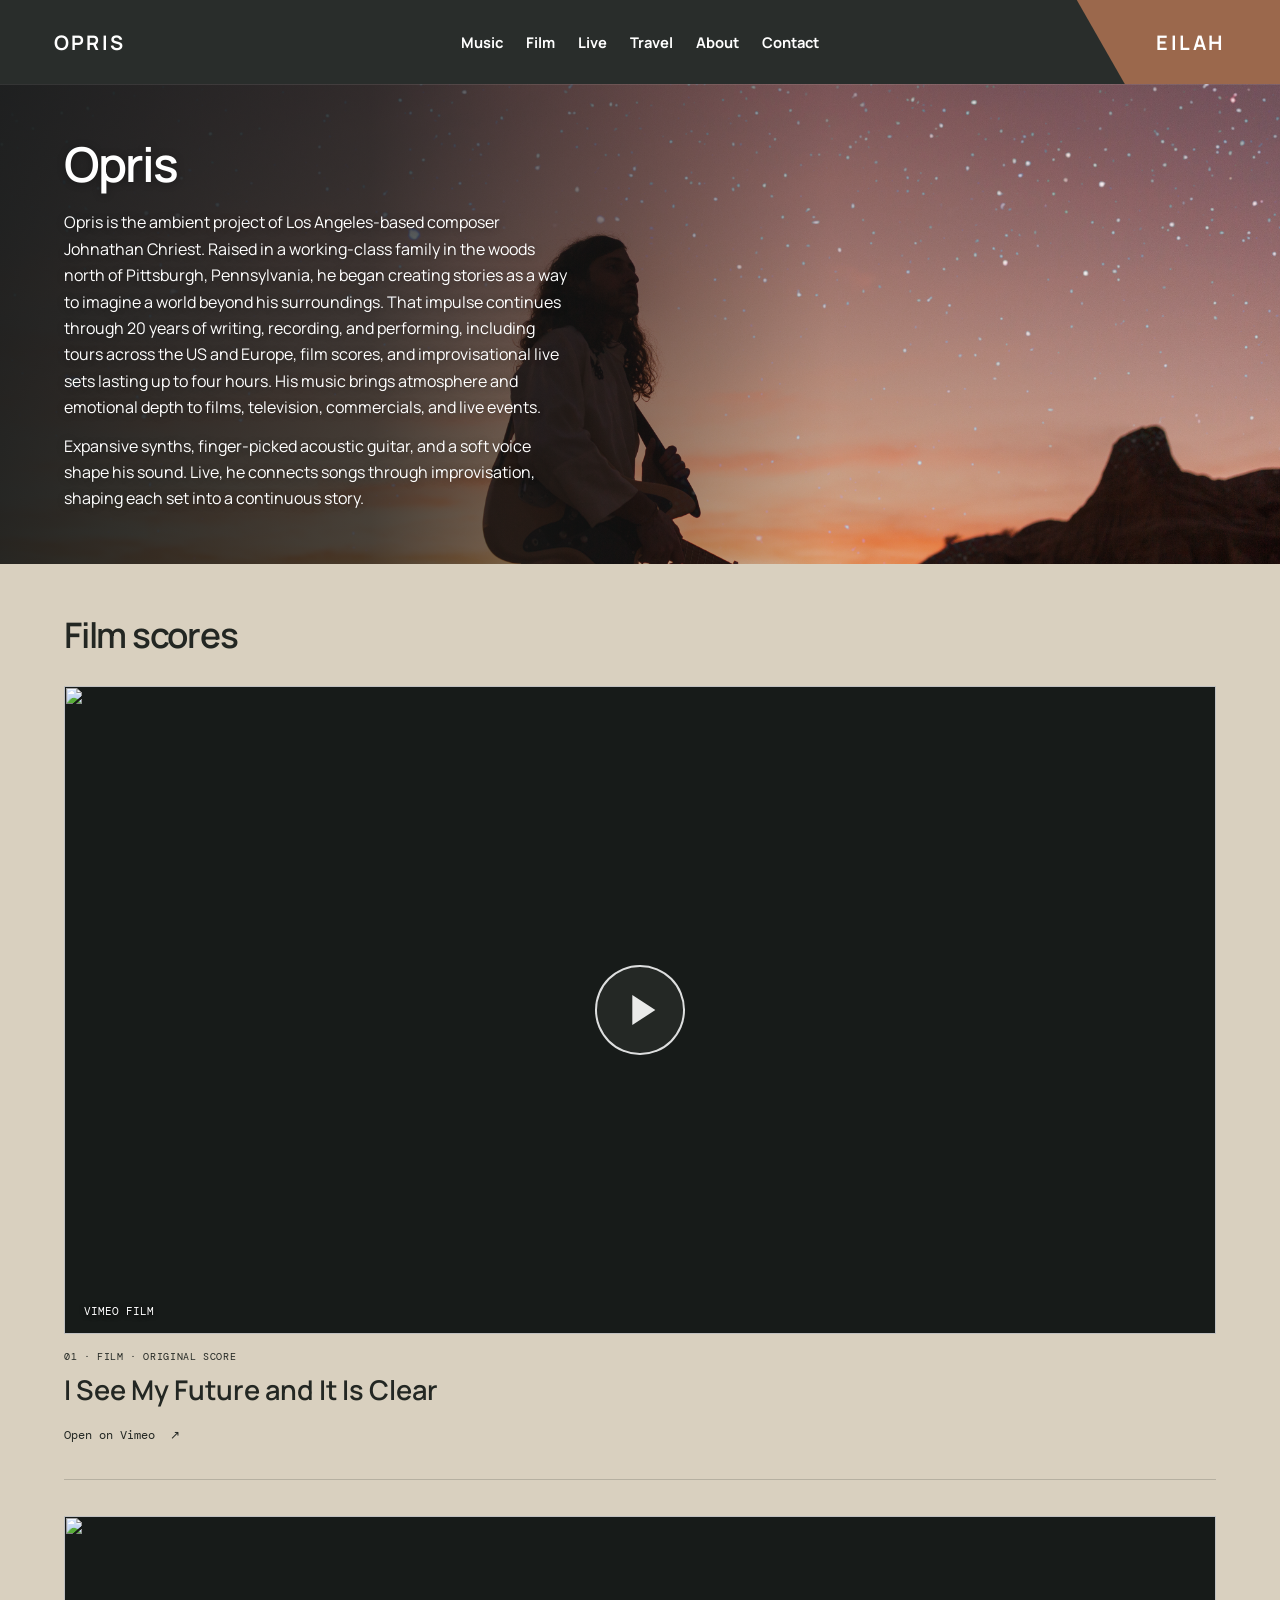
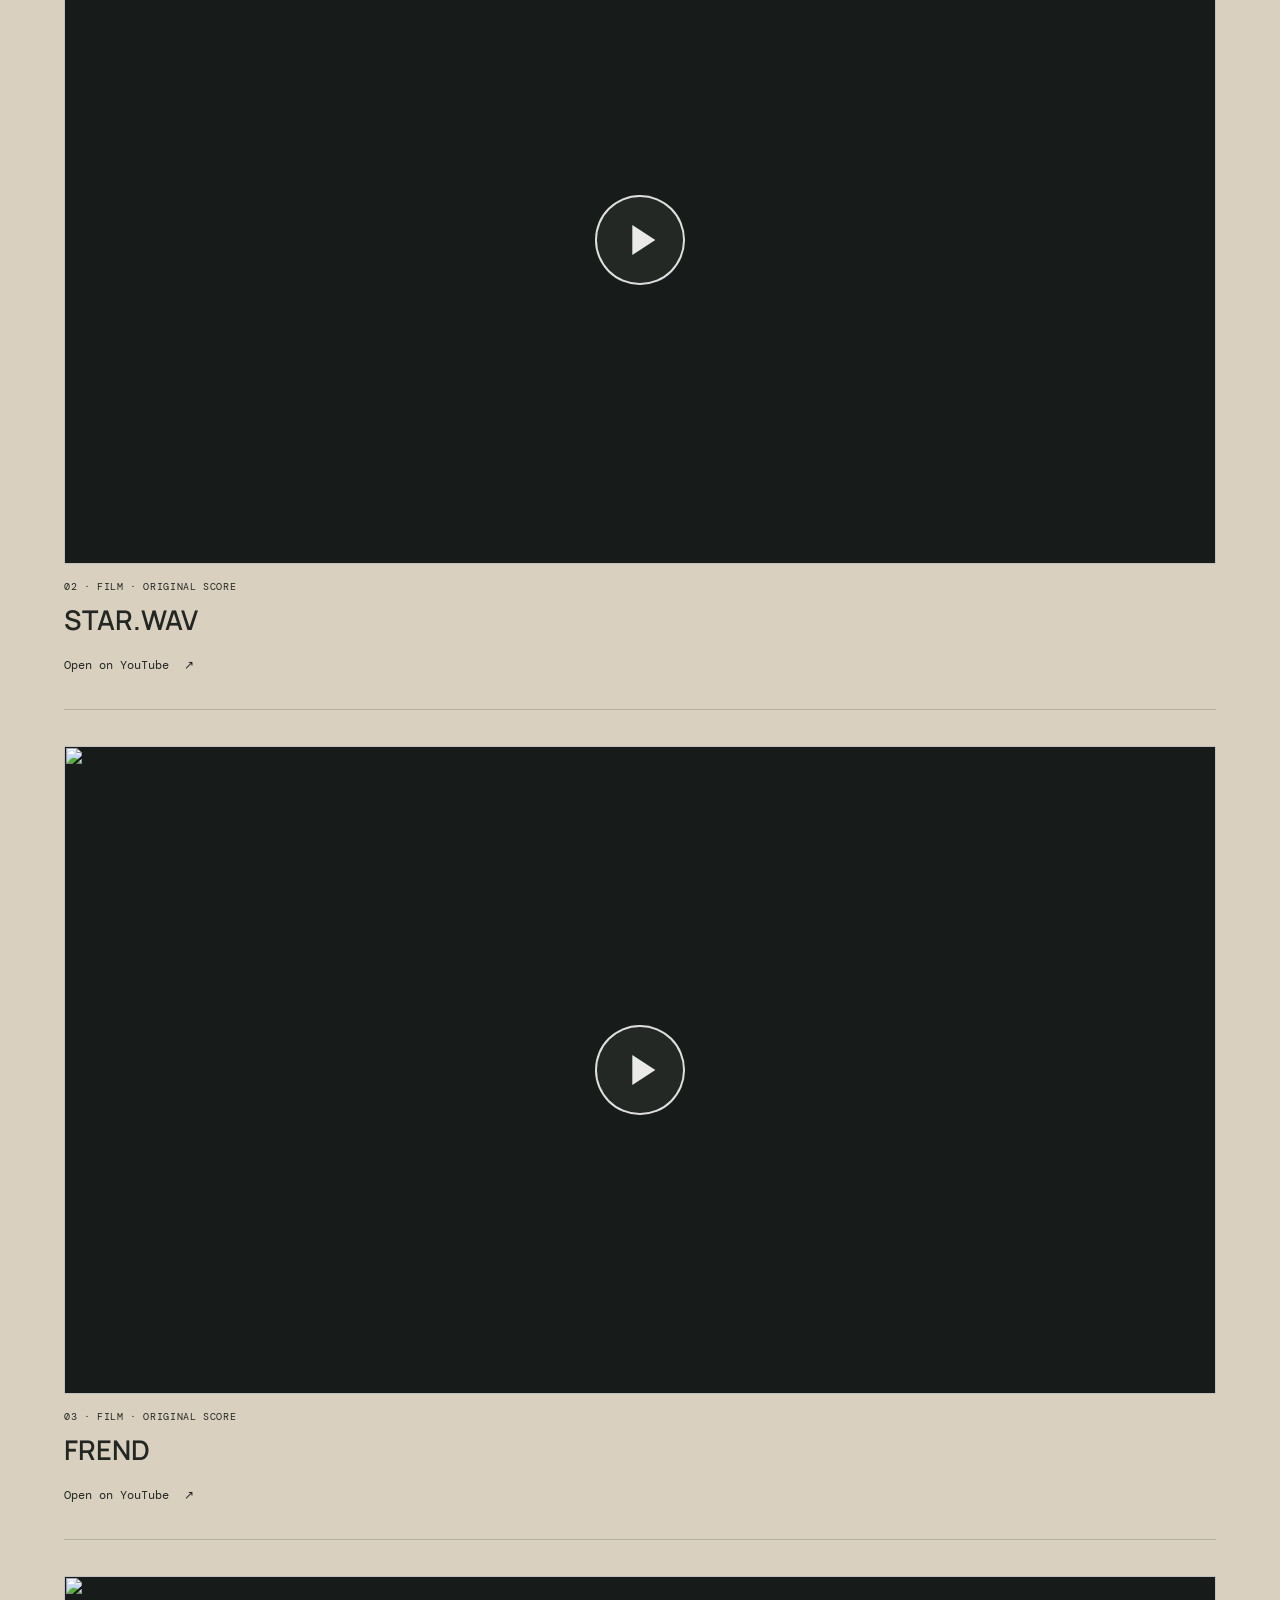
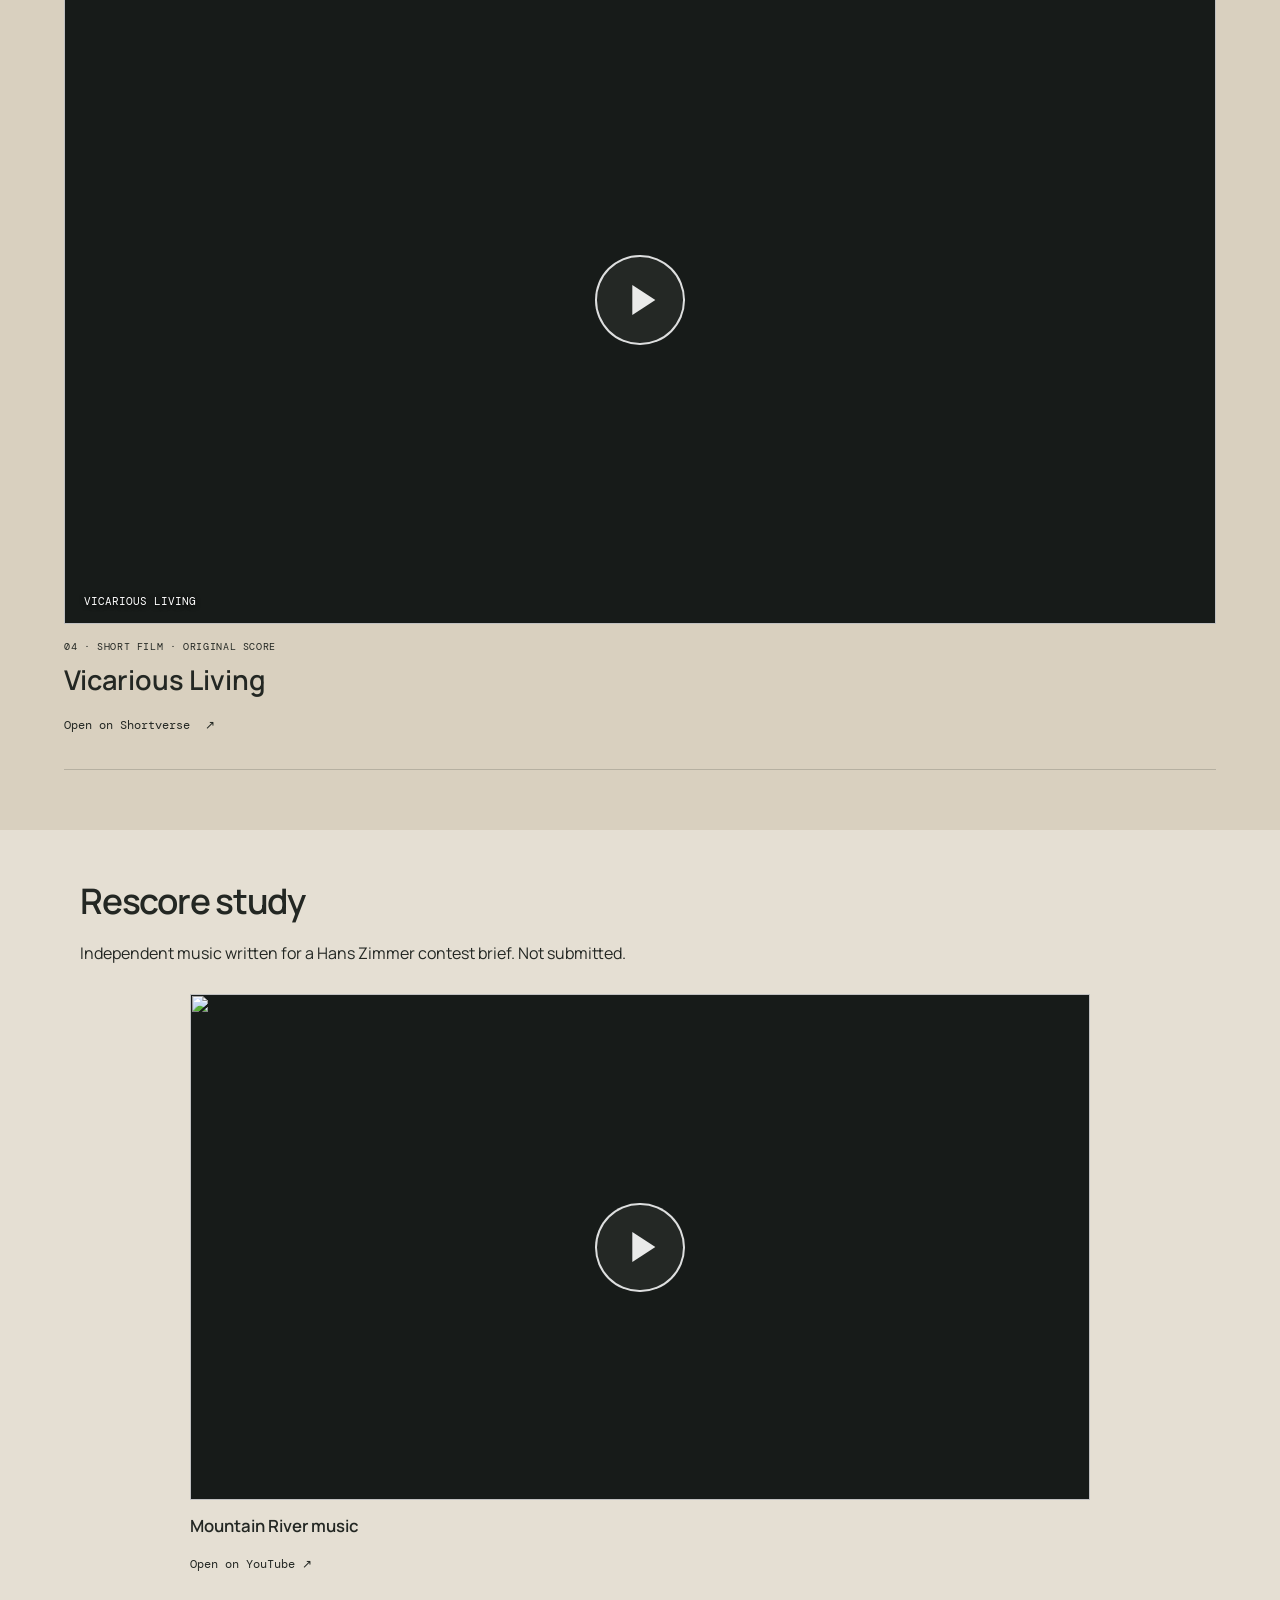
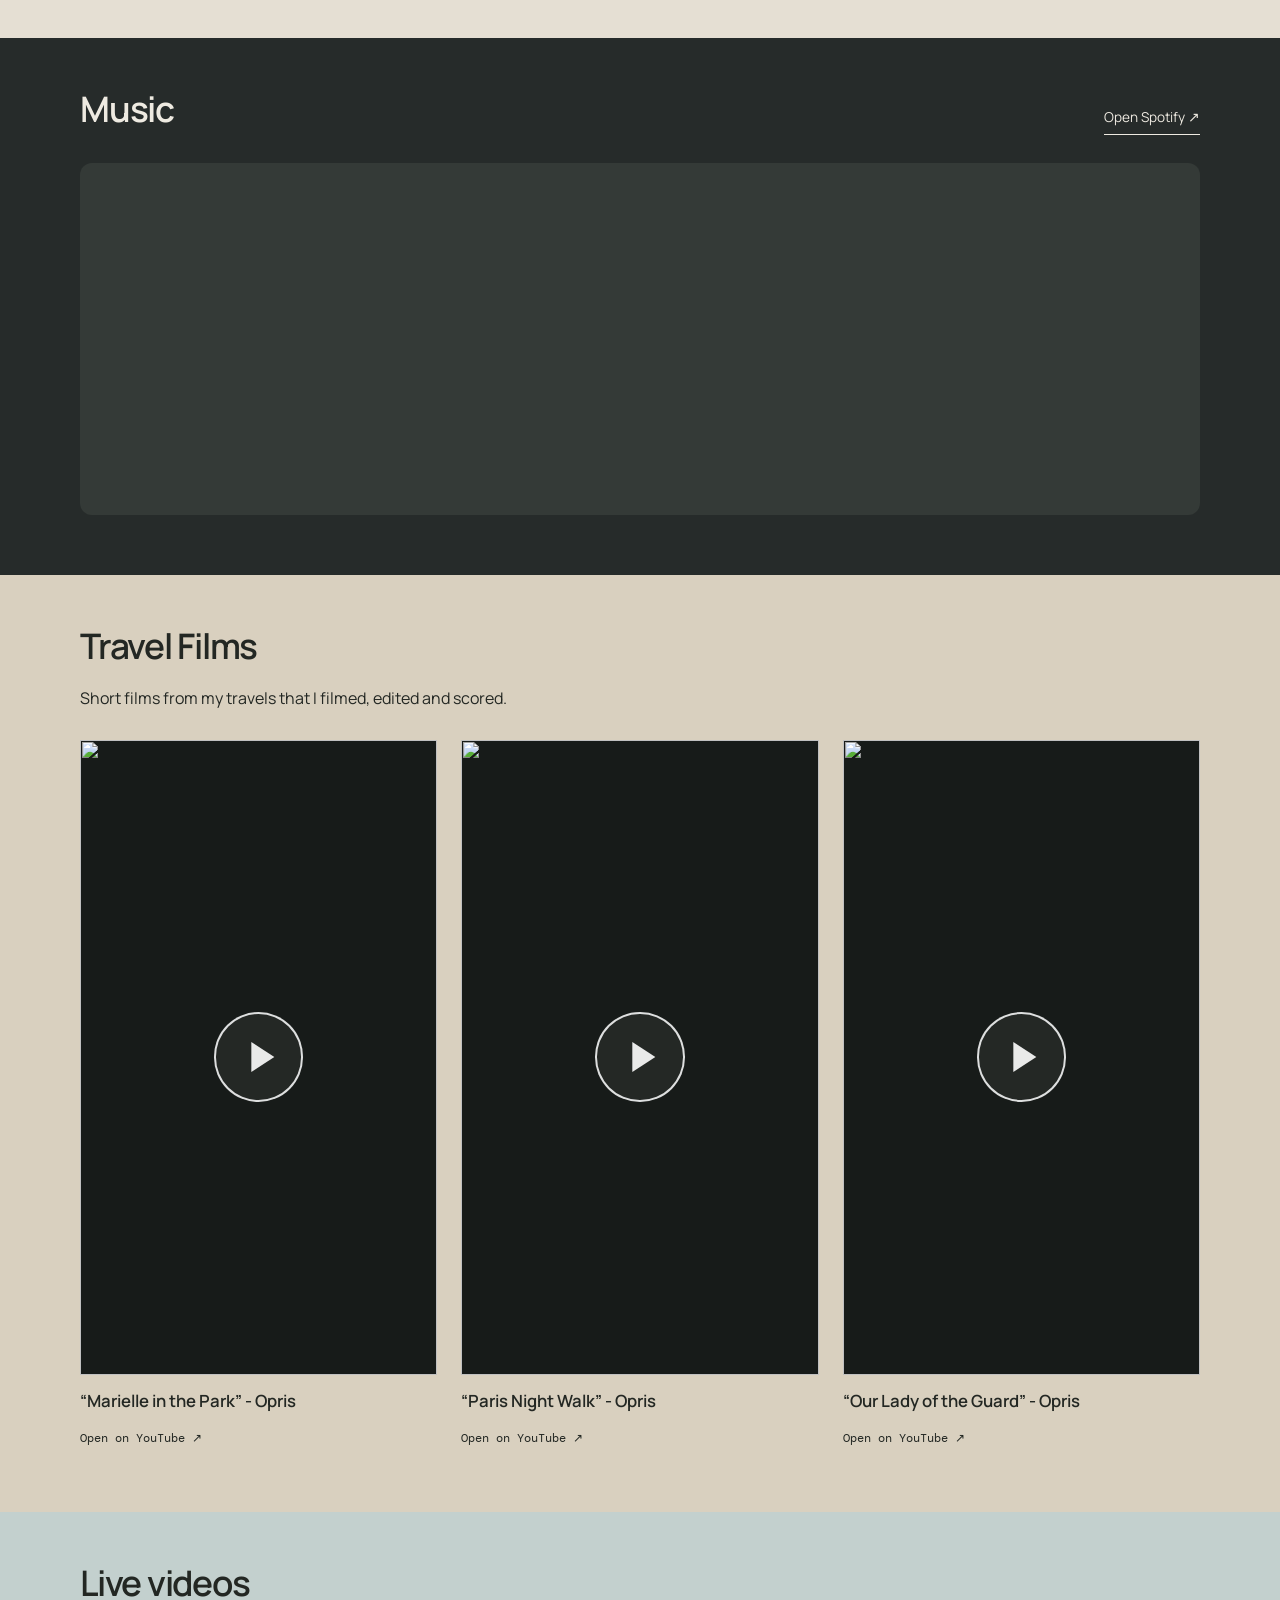
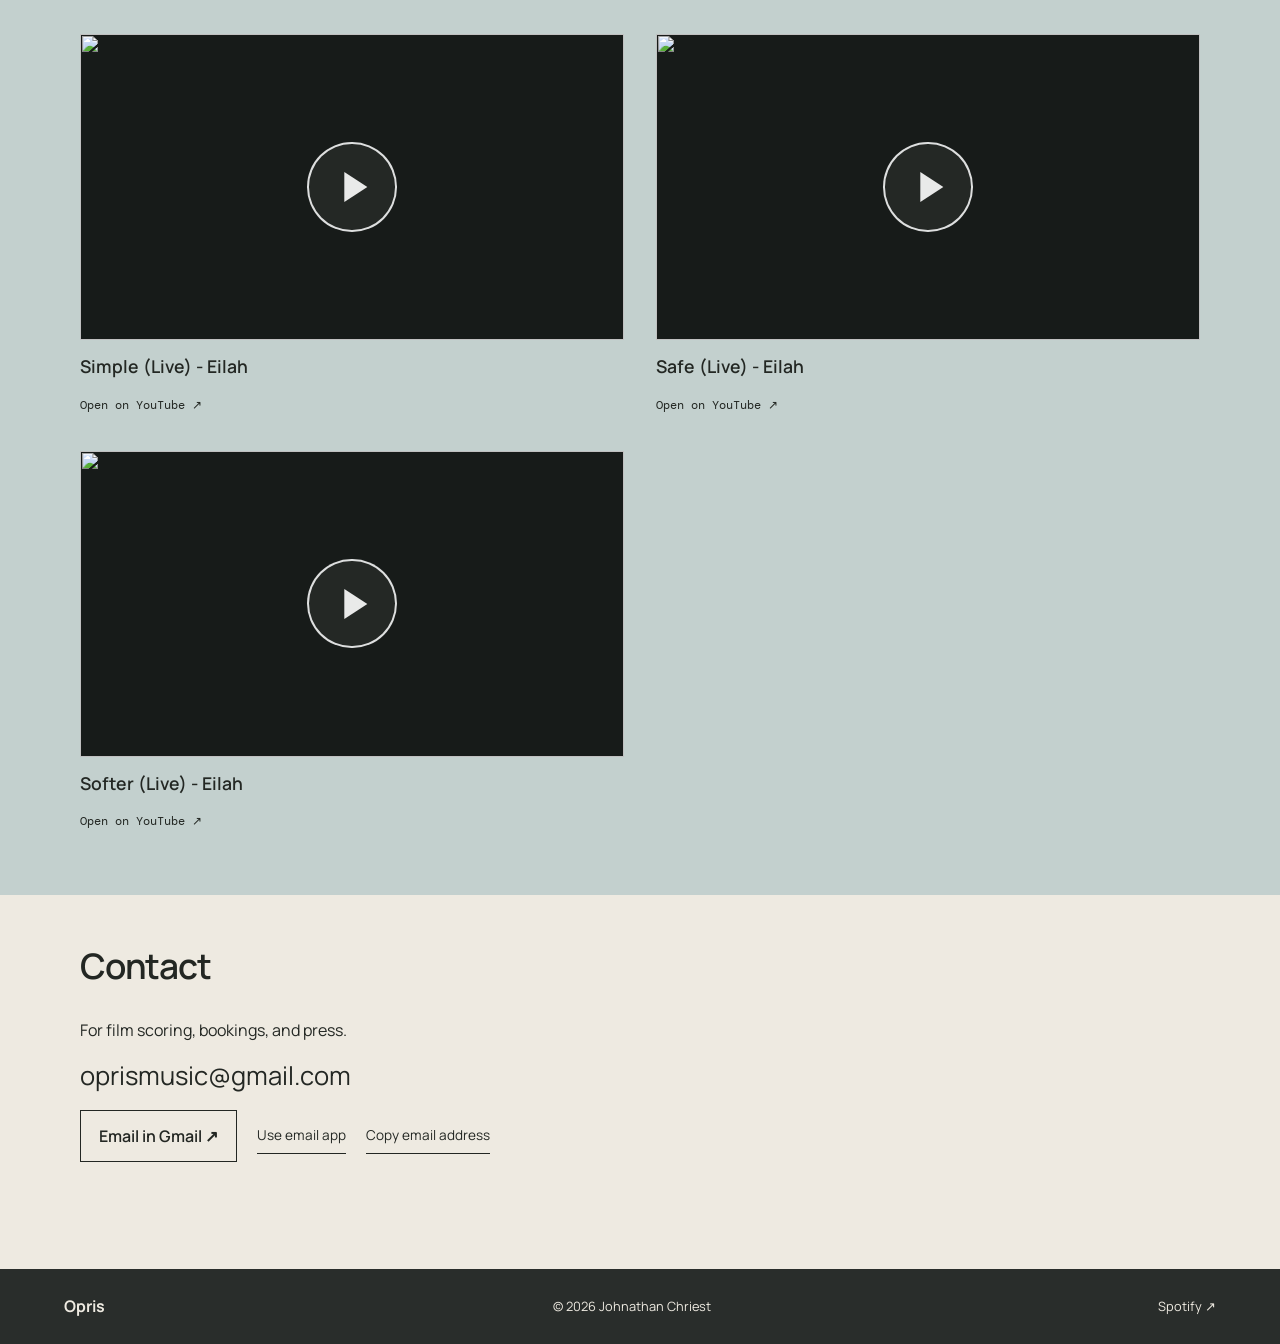
==== index.html @ 158c203f "Initial upload Added the completed website" ====
<!doctype html>
<html lang="en">
<head>
  <meta charset="utf-8">
  <meta name="viewport" content="width=device-width, initial-scale=1">
  <meta name="description" content="Opris — ambient music, film scores, and live performances by Johnathan Chriest.">
  <title>Opris — Johnathan Chriest</title>
  <link rel="preconnect" href="https://fonts.googleapis.com">
  <link rel="preconnect" href="https://fonts.gstatic.com" crossorigin>
  <link href="https://fonts.googleapis.com/css2?family=DM+Mono:wght@400;500&family=Manrope:wght@400;500;600;700&display=swap" rel="stylesheet">
  <link rel="stylesheet" href="styles.css?v=20261109-centered-play">
</head>
<body data-project="opris">
  <header class="site-header" data-project="opris">
    <div class="header-color-field" aria-hidden="true"></div>
    <a class="wordmark project-opris" href="#top" aria-label="Switch to Opris project" aria-current="true">Opris</a>
    <nav class="nav" id="primary-nav" aria-label="Primary navigation">
      <a href="#music">Music</a><a href="#film">Film</a><a href="#live">Live</a><a href="#travel">Travel</a><a href="#about">About</a><a href="#contact">Contact</a>
    </nav>
    <button class="project-toggle" type="button" aria-pressed="false" aria-label="Switch to Eilah project">Eilah</button>
  </header>
  <main id="top">
    <section id="about" class="artist-bio" aria-labelledby="artist-name">
      <div class="bio-copy">
        <h1 id="artist-name">Opris</h1>
        <p class="bio-first">Opris is the ambient project of Los Angeles-based composer Johnathan Chriest. Raised in a working-class family in the woods north of Pittsburgh, Pennsylvania, he began creating stories as a way to imagine a world beyond his surroundings. That impulse continues through 20 years of writing, recording, and performing, including tours across the US and Europe, film scores, and improvisational live sets lasting up to four hours. His music brings atmosphere and emotional depth to films, television, commercials, and live events.</p>
        <p class="bio-second">Expansive synths, finger-picked acoustic guitar, and a soft voice shape his sound. Live, he connects songs through improvisation, shaping each set into a continuous story.</p>
      </div>
    </section>
    <section id="film" class="film section-pad"><div class="section-heading"><h2>Film scores</h2></div><div class="film-feature-list"><div class="film-feature film-feature-primary" data-embed="https://player.vimeo.com/video/1231440707?title=0&byline=0&portrait=0"><div class="film-thumb thumb-vimeo"><img class="video-poster" src="https://i.vimeocdn.com/video/2207980674-20c577cc1ee556c44f250d23258832473c677901ae82ab276aa4b56d94c66f06-d_1280?region=us" alt="" loading="lazy"><button class="film-play" type="button" aria-label="Play I See My Future and It Is Clear"><span class="play-icon" aria-hidden="true"></span></button><span class="film-thumb-label">VIMEO FILM</span></div><div class="film-details"><p class="film-type">01 · FILM · ORIGINAL SCORE</p><h3>I See My Future and It Is Clear</h3><a class="film-cta" href="https://vimeo.com/1231440707?fl=pl&fe=sh" target="_blank" rel="noreferrer">Open on Vimeo <b>↗</b></a></div></div><div class="film-feature-pair"><div class="film-feature" data-embed="https://www.youtube-nocookie.com/embed/WNwMTPUcW98?rel=0"><div class="film-thumb thumb-wanw"><img class="video-poster" src="https://i.ytimg.com/vi/WNwMTPUcW98/hqdefault.jpg" alt="" loading="lazy"><button class="film-play" type="button" aria-label="Play STAR.WAV"><span class="play-icon" aria-hidden="true"></span></button></div><div class="film-details"><p class="film-type">02 · FILM · ORIGINAL SCORE</p><h3>STAR.WAV</h3><a class="film-cta" href="https://youtu.be/WNwMTPUcW98?si=aQh4R_j4PR3SCS_H" target="_blank" rel="noreferrer">Open on YouTube <b>↗</b></a></div></div><div class="film-feature" data-embed="https://www.youtube-nocookie.com/embed/7v5jmJdreeE?start=162&rel=0"><div class="film-thumb thumb-jdreee"><img class="video-poster" src="https://i.ytimg.com/vi/7v5jmJdreeE/hqdefault.jpg" alt="" loading="lazy"><button class="film-play" type="button" aria-label="Play FREND"><span class="play-icon" aria-hidden="true"></span></button></div><div class="film-details"><p class="film-type">03 · FILM · ORIGINAL SCORE</p><h3>FREND</h3><a class="film-cta" href="https://www.youtube.com/watch?v=7v5jmJdreeE&t=162s" target="_blank" rel="noreferrer">Open on YouTube <b>↗</b></a></div></div></div><div class="film-feature film-feature-four" data-embed="https://player.vimeo.com/video/900468210?title=0&byline=0&portrait=0"><div class="film-thumb thumb-vicarious thumb-vicarious-repeat"><img class="video-poster" src="https://i.vimeocdn.com/video/1778806111-d38daa31625fc3ee8b5950cf4dbe2f5e0b3c98254c2c8098dc1cfdfd8c0556f3-d?f=webp&region=us" alt="" loading="lazy"><button class="film-play" type="button" aria-label="Play Vicarious Living"><span class="play-icon" aria-hidden="true"></span></button><span class="film-thumb-label">VICARIOUS LIVING</span></div><div class="film-details"><p class="film-type">04 · SHORT FILM · ORIGINAL SCORE</p><h3>Vicarious Living</h3><a class="film-cta" href="https://www.shortverse.com/films/vicarious-living" target="_blank" rel="noreferrer">Open on Shortverse <b>↗</b></a></div></div></div></section>

    <section id="studies" class="studies section-pad" aria-labelledby="studies-heading">
      <div class="section-heading"><h2 id="studies-heading">Rescore study</h2></div>
      <p class="study-intro">Independent music written for a Hans Zimmer contest brief. Not submitted.</p>
      <article class="study-card" data-embed="https://www.youtube-nocookie.com/embed/J-NRIY-5lFU?rel=0">
        <div class="film-thumb"><img class="video-poster" src="https://i.ytimg.com/vi/J-NRIY-5lFU/hqdefault.jpg" alt="" loading="lazy"><button class="film-play" type="button" aria-label="Play Mountain River music — Rescore study"><span class="play-icon" aria-hidden="true"></span></button></div>
        <h3>Mountain River music</h3>
        <a class="film-cta" href="https://youtu.be/J-NRIY-5lFU?si=o0N2KRexu2vvvV9O" target="_blank" rel="noopener noreferrer">Open on YouTube ↗</a>
      </article>
    </section>
    <section id="music" class="music section-pad" aria-labelledby="music-heading">
      <div class="section-heading"><h2 id="music-heading">Music</h2><a class="text-link spotify-link" href="https://open.spotify.com/artist/3zgR5Pvb2DmjoveZ4itMPf?si=4pFPPWz6QU2yM-Jkae7xeA" target="_blank" rel="noopener noreferrer">Open Spotify ↗</a></div>
      <div class="spotify-embed-wrap"><iframe data-testid="embed-iframe" style="border-radius:12px" src="https://open.spotify.com/embed/artist/3zgR5Pvb2DmjoveZ4itMPf?utm_source=generator&si=a6e2afe819eb43ef" width="100%" height="352" frameborder="0" allowfullscreen="" allow="autoplay; clipboard-write; encrypted-media; fullscreen; picture-in-picture" loading="lazy" title="Opris on Spotify"></iframe></div>
    </section>
    <section id="live" class="live section-pad">
      <div class="section-heading"><h2>Live videos</h2></div>
      <div class="live-grid">
        <article class="live-card" data-embed="https://www.youtube-nocookie.com/embed/9aMBIM7cFYE?rel=0">
          <div class="film-thumb"><img class="video-poster" src="https://i.ytimg.com/vi/9aMBIM7cFYE/hqdefault.jpg" alt="" loading="lazy" width="480" height="360"><button class="film-play" type="button" aria-label="Play Simple (Live) - Eilah"><span class="play-icon" aria-hidden="true"></span></button></div>
          <h3>Simple (Live) - Eilah</h3>
          <a class="film-cta" href="https://youtu.be/9aMBIM7cFYE" target="_blank" rel="noopener noreferrer">Open on YouTube ↗</a>
        </article>
        <article class="live-card" data-embed="https://www.youtube-nocookie.com/embed/YSojvnY7kBE?rel=0">
          <div class="film-thumb"><img class="video-poster" src="https://i.ytimg.com/vi/YSojvnY7kBE/hqdefault.jpg" alt="" loading="lazy" width="480" height="360"><button class="film-play" type="button" aria-label="Play Safe (Live) - Eilah"><span class="play-icon" aria-hidden="true"></span></button></div>
          <h3>Safe (Live) - Eilah</h3>
          <a class="film-cta" href="https://youtu.be/YSojvnY7kBE" target="_blank" rel="noopener noreferrer">Open on YouTube ↗</a>
        </article>
        <article class="live-card" data-embed="https://www.youtube-nocookie.com/embed/12U6MV1eUSk?rel=0">
          <div class="film-thumb"><img class="video-poster" src="https://i.ytimg.com/vi/12U6MV1eUSk/hqdefault.jpg" alt="" loading="lazy" width="480" height="360"><button class="film-play" type="button" aria-label="Play Softer (Live) - Eilah"><span class="play-icon" aria-hidden="true"></span></button></div>
          <h3>Softer (Live) - Eilah</h3>
          <a class="film-cta" href="https://youtu.be/12U6MV1eUSk" target="_blank" rel="noopener noreferrer">Open on YouTube ↗</a>
        </article>
      </div>
    </section>
    <section id="travel" class="travel section-pad" aria-labelledby="travel-heading">
      <div class="section-heading"><h2 id="travel-heading">Travel Films</h2></div>
      <p class="travel-intro">Short films from my travels that I filmed, edited and scored.</p>
      <div class="travel-grid">
        <article class="travel-card" data-video-project="opris" data-embed="https://www.youtube-nocookie.com/embed/iUFrvaveCCo?rel=0">
          <div class="film-thumb portrait"><img class="video-poster" src="https://i.ytimg.com/vi/iUFrvaveCCo/hqdefault.jpg" alt="" loading="lazy"><button class="film-play" type="button" aria-label="Play “Marielle in the Park” - Opris"><span class="play-icon" aria-hidden="true"></span></button></div>
          <h3>“Marielle in the Park” - Opris</h3>
          <a class="film-cta" href="https://youtu.be/iUFrvaveCCo" target="_blank" rel="noopener noreferrer">Open on YouTube ↗</a>
        </article>
        <article class="travel-card" data-video-project="opris" data-embed="https://www.youtube-nocookie.com/embed/uYii3aZHj98?rel=0">
          <div class="film-thumb portrait"><img class="video-poster" src="https://i.ytimg.com/vi/uYii3aZHj98/hqdefault.jpg" alt="" loading="lazy"><button class="film-play" type="button" aria-label="Play “Paris Night Walk” - Opris"><span class="play-icon" aria-hidden="true"></span></button></div>
          <h3>“Paris Night Walk” - Opris</h3>
          <a class="film-cta" href="https://youtu.be/uYii3aZHj98" target="_blank" rel="noopener noreferrer">Open on YouTube ↗</a>
        </article>
        <article class="travel-card" data-video-project="opris" data-embed="https://www.youtube-nocookie.com/embed/uTagRFAx-C4?rel=0">
          <div class="film-thumb portrait"><img class="video-poster" src="https://i.ytimg.com/vi/uTagRFAx-C4/hqdefault.jpg" alt="" loading="lazy"><button class="film-play" type="button" aria-label="Play “Our Lady of the Guard” - Opris"><span class="play-icon" aria-hidden="true"></span></button></div>
          <h3>“Our Lady of the Guard” - Opris</h3>
          <a class="film-cta" href="https://youtu.be/uTagRFAx-C4" target="_blank" rel="noopener noreferrer">Open on YouTube ↗</a>
        </article>
        <article class="travel-card" data-video-project="eilah" data-embed="https://www.youtube-nocookie.com/embed/mGkWcD-AVq4?rel=0" hidden>
          <div class="film-thumb portrait"><img class="video-poster" src="https://i.ytimg.com/vi/mGkWcD-AVq4/hqdefault.jpg" alt="" loading="lazy"><button class="film-play" type="button" aria-label="Play Eilah - “Softer” Verse 1"><span class="play-icon" aria-hidden="true"></span></button></div>
          <h3>Eilah - “Softer” Verse 1</h3>
          <a class="film-cta" href="https://youtu.be/mGkWcD-AVq4" target="_blank" rel="noopener noreferrer">Open on YouTube ↗</a>
        </article>
        <article class="travel-card" data-video-project="eilah" data-embed="https://www.youtube-nocookie.com/embed/4aT1IgtYRyo?rel=0" hidden>
          <div class="film-thumb portrait"><img class="video-poster" src="https://i.ytimg.com/vi/4aT1IgtYRyo/hqdefault.jpg" alt="" loading="lazy"><button class="film-play" type="button" aria-label="Play “Simple” - Eilah"><span class="play-icon" aria-hidden="true"></span></button></div>
          <h3>“Simple” - Eilah</h3>
          <a class="film-cta" href="https://youtube.com/shorts/4aT1IgtYRyo" target="_blank" rel="noopener noreferrer">Open on YouTube ↗</a>
        </article>
      </div>
    </section>
    <section id="contact" class="contact section-pad" aria-labelledby="contact-heading">
      <div class="section-heading"><h2 id="contact-heading">Contact</h2></div>
      <p class="contact-context">For film scoring, bookings, and press.</p>
      <p class="contact-address">oprismusic@gmail.com</p>
      <div class="contact-actions">
        <a class="button gmail-compose" href="https://mail.google.com/mail/?view=cm&amp;fs=1&amp;to=oprismusic%40gmail.com&amp;su=Opris%20inquiry" target="_blank" rel="noopener noreferrer">Email in Gmail ↗</a>
        <a class="text-link email-app" href="mailto:oprismusic@gmail.com?subject=Opris%20inquiry">Use email app</a>
        <button class="text-link copy-email" type="button">Copy email address</button>
      </div>
      <p class="copy-status" role="status" aria-live="polite"></p>
    </section>
  </main>
  <footer><a class="footer-artist" href="#top">Opris</a><p>© 2026 Johnathan Chriest</p><a class="footer-spotify" href="https://open.spotify.com/artist/3zgR5Pvb2DmjoveZ4itMPf?si=4pFPPWz6QU2yM-Jkae7xeA" target="_blank" rel="noopener noreferrer">Spotify ↗</a></footer>
  <script src="script.js?v=20261109-responsive-bio"></script>
</body>
</html>
---- styles.css ----
:root {
  --paper: #eeeae1;
  --ink: #232723;
  --charcoal: #292d2b;
  --warm: #9b684c;
  --line: #23272330;
  --sans: 'Manrope', Arial, sans-serif;
  --mono: 'DM Mono', monospace;
}
* { box-sizing: border-box; }
html { scroll-behavior: smooth; scroll-padding-top: 105px; }
body { margin: 0; background: var(--paper); color: var(--ink); font: 16px/1.65 var(--sans); }
a { color: inherit; text-decoration: none; }
button { font: inherit; cursor: pointer; }
[hidden] { display: none !important; }
.site-header {
  --brand-width: clamp(110px, 14vw, 180px);
  position: fixed; top: 0; left: 0; width: 100%; height: 84px;
  display: grid; grid-template-columns: var(--brand-width) minmax(0, 1fr) var(--brand-width);
  z-index: 20; isolation: isolate; color: white; background: var(--charcoal);
  box-shadow: 0 1px 0 #ffffff18;
}
.header-color-field {
  position: absolute; inset: 0; z-index: -1; background: var(--warm);
  clip-path: polygon(calc(100% - var(--brand-width) - 24px) 0, 100% 0, 100% 100%, calc(100% - var(--brand-width) + 24px) 100%);
  transition: clip-path .6s ease;
}
.site-header[data-project="eilah"] .header-color-field {
  clip-path: polygon(calc(var(--brand-width) + 24px) 0, 100% 0, 100% 100%, var(--brand-width) 100%);
}
.site-header .wordmark, .project-toggle {
  display: flex; align-items: center; justify-content: center; height: 84px;
  border: 0; padding: 0; margin: 0; color: #fff;
  font: 700 clamp(1rem, 1.6vw, 1.25rem) var(--sans); letter-spacing: .12em; text-transform: uppercase;
}
.site-header .wordmark { grid-column: 1; grid-row: 1; background: var(--charcoal); }
.project-toggle { grid-column: 3; grid-row: 1; background: none; }
.nav {
  grid-column: 2; grid-row: 1; display: flex; align-items: center; justify-content: center;
  gap: clamp(8px, 1.8vw, 32px); padding: 0 12px; min-width: 0;
  font-size: clamp(.78rem, 1.15vw, .95rem); font-weight: 700;
}
.nav a { padding: 12px 0; white-space: nowrap; }
.nav a:hover { text-decoration: underline; text-underline-offset: 6px; }
:focus-visible { outline: 2px solid currentColor; outline-offset: 5px; }
main { padding-top: 84px; }
.artist-bio {
  display: flex; align-items: center; min-height: 480px;
  padding: 48px 5vw; color: #fff;
  background-image: linear-gradient(90deg, #171b1bed 0%, #171b1bc7 29%, #171b1b25 65%, transparent 100%), url('assets/IMG_6013-Edit.jpg');
  background-position: center, center 58%; background-size: cover;
}
h1 { font-size: clamp(2rem, 4vw, 3rem); font-weight: 600; letter-spacing: -.04em; line-height: 1.15; margin: 0 0 18px; }
.bio-copy { width: min(44%, 560px); text-shadow: 0 1px 8px #0005; }
.bio-copy p { margin: 0 0 12px; }
.bio-copy p:last-child { margin: 0; }
.section-pad { padding: 48px 5vw 60px; }
.section-heading { display: flex; align-items: baseline; justify-content: space-between; gap: 20px; margin-bottom: 28px; }
h2 { font-size: clamp(1.5rem, 3vw, 2.2rem); font-weight: 600; letter-spacing: -.035em; line-height: 1.3; margin: 0; }
.film { background: #d9d0bf; }
.film .section-heading, .film-feature-list { max-width: 1600px; margin-left: auto; margin-right: auto; }
.film-feature { padding-bottom: 30px; border-bottom: 1px solid var(--line); }
.film-feature-pair { display: grid; grid-template-columns: 1fr; gap: 36px; margin-top: 36px; }
.film-feature-four { margin-top: 36px; }
.film-thumb, .film-embed { position: relative; width: 100%; aspect-ratio: 16/9; overflow: hidden; background: #171b19; }
.video-poster { position: absolute; inset: 0; display: block; width: 100%; height: 100%; object-fit: contain; }
.film-play { position: absolute; inset: 0; width: 100%; height: 100%; border: 0; background: none; color: var(--ink); display: grid; place-items: center; }
.play-icon {
  position: relative; display: block;
  width: clamp(72px, 7vw, 104px); height: clamp(72px, 7vw, 104px);
  border: 2px solid rgba(255, 255, 255, .85); border-radius: 50%;
  background: rgba(41, 45, 43, .74);
  /* Draw the symbol so phones cannot substitute a colored emoji. */
  font-size: 0; color: transparent;
  transition: transform .2s, background-color .2s;
}
.play-icon::before {
  content: ''; position: absolute; top: 50%; left: 50%;
  display: block; width: 0; height: 0;
  transform: translate(-33.333%, -50%);
  border-top: 15px solid transparent; border-bottom: 15px solid transparent;
  border-left: 23px solid rgba(255, 255, 255, .9);
}
.film-play:hover .play-icon { transform: scale(1.08); }
.film-play:hover .play-icon { background-color: rgba(41, 45, 43, .9); }
.film-play:focus-visible { outline-offset: -5px; outline-color: white; }
.film-thumb-label { position: absolute; left: 20px; bottom: 16px; color: white; font: .7rem var(--mono); pointer-events: none; text-shadow: 0 1px 5px #000; }
.film-embed iframe { position: absolute; inset: 0; width: 100%; height: 100%; border: 0; }
.film-details { padding-top: 16px; }
.film-type { font: .65rem var(--mono); letter-spacing: .06em; margin: 0 0 8px; }
h3 { font-size: clamp(1.05rem, 2.5vw, 1.7rem); line-height: 1.4; font-weight: 600; margin: 0; }
.film-cta { display: inline-block; font: .75rem var(--mono); margin-top: 12px; padding: 6px 0; }
.film-cta:hover { text-decoration: underline; }
.film-cta b { margin-left: 8px; font-weight: 400; }
.music { background: #262b2a; color: var(--paper); }
.music > *, .live > *, .contact > * { max-width: 1120px; margin-left: auto; margin-right: auto; }
.spotify-embed-wrap { border-radius: 12px; overflow: hidden; background: #343a37; }
.spotify-embed-wrap iframe { display: block; width: 100%; border: 0; }
.live { background: #c3d0ce; }
.live-grid { display: grid; grid-template-columns: repeat(2, minmax(0, 1fr)); gap: 32px; }
.live-card h3 { font-size: 1.1rem; margin-top: 14px; }
.travel { background: #d9d0bf; }
.travel > *, .studies > * { max-width: 1120px; margin-left: auto; margin-right: auto; }
.travel-intro, .study-intro { margin-top: -12px; margin-bottom: 28px; }
.travel-grid { display: grid; grid-template-columns: repeat(3, minmax(0, 1fr)); gap: 24px; }
.travel-card h3, .study-card h3 { font-size: 1.05rem; margin-top: 14px; }
.film-thumb.portrait, .film-embed.portrait { aspect-ratio: 9/16; }
.travel-card .video-poster { object-fit: cover; }
.studies { background: #e5dfd3; }
.study-card { max-width: 900px; }
body[data-project="eilah"] .studies { display: none; }
body[data-project="eilah"] .travel-grid { grid-template-columns: repeat(2, minmax(0, 1fr)); max-width: 720px; }
.contact { background: var(--paper); }
.contact p { margin-top: 0; margin-bottom: 12px; }
.contact-address { font-size: clamp(1.1rem, 4vw, 1.6rem); overflow-wrap: anywhere; }
.contact-actions { display: flex; align-items: center; flex-wrap: wrap; gap: 20px; }
.button { display: inline-flex; align-items: center; border: 1px solid currentColor; padding: 12px 18px; font-weight: 600; }
.button:hover { background: var(--ink); color: var(--paper); }
.text-link { display: inline-block; color: inherit; font-size: .85rem; background: none; padding: 6px 0; border: 0; border-bottom: 1px solid currentColor; }
.copy-status { min-height: 1.7em; font-size: .85rem; margin-top: 12px !important; }
footer { display: flex; justify-content: space-between; align-items: center; gap: 20px; background: var(--charcoal); color: var(--paper); padding: 24px 5vw; font-size: .8rem; }
footer p { margin: 0; }
.footer-artist { font-size: 1rem; font-weight: 700; }
body[data-project="eilah"] .film { display: none; }
body[data-project="eilah"] .music { background: #342a27; }
body[data-project="eilah"] .artist-bio {
  background-image: linear-gradient(90deg, #28201ced 0%, #28201cc7 29%, #28201c25 65%, transparent 100%), url('assets/IMG_5925-Edit.jpg');
}
@media(max-width: 800px) {
  html { scroll-padding-top: 122px; }
  main { padding-top: 106px; }
  .site-header { --brand-width: 115px; height: 106px; grid-template-rows: 58px 48px; }
  .site-header .wordmark, .project-toggle { height: 58px; font-size: 1.05rem; }
  .nav { grid-column: 1/-1; grid-row: 2; display: flex; justify-content: center; flex-direction: row; gap: clamp(6px, 2vw, 16px); padding: 0 8px; font-size: clamp(.75rem, 2.1vw, .9rem); }
  .nav a { padding: 12px 0; }
  .artist-bio { padding-top: 32px; padding-bottom: 32px; }
  .bio-copy { width: 58%; }
  .travel-grid { grid-template-columns: repeat(2, minmax(0, 1fr)); }
}
@media(max-width: 560px) {
  .artist-bio { min-height: 0; padding: 28px 5vw; background-position: center, 60% center; }
  .bio-copy { width: 100%; }
  .artist-bio { background-image: linear-gradient(#171b1b99, #171b1bb3), url('assets/IMG_6013-Edit.jpg'); }
  body[data-project="eilah"] .artist-bio { background-image: linear-gradient(#28201c8c, #28201cb3), url('assets/IMG_5925-Edit.jpg'); }
  .section-pad { padding: 32px 5vw 40px; }
  .live-grid { grid-template-columns: 1fr; }
  .contact-actions { align-items: flex-start; gap: 16px; }
  footer { flex-wrap: wrap; }
}
@media(max-width:480px) {
  .travel-grid, body[data-project="eilah"] .travel-grid { grid-template-columns: 1fr; max-width: 340px; }
}
@media(prefers-reduced-motion:reduce) { html { scroll-behavior: auto; } .header-color-field, .play-icon { transition: none; } }
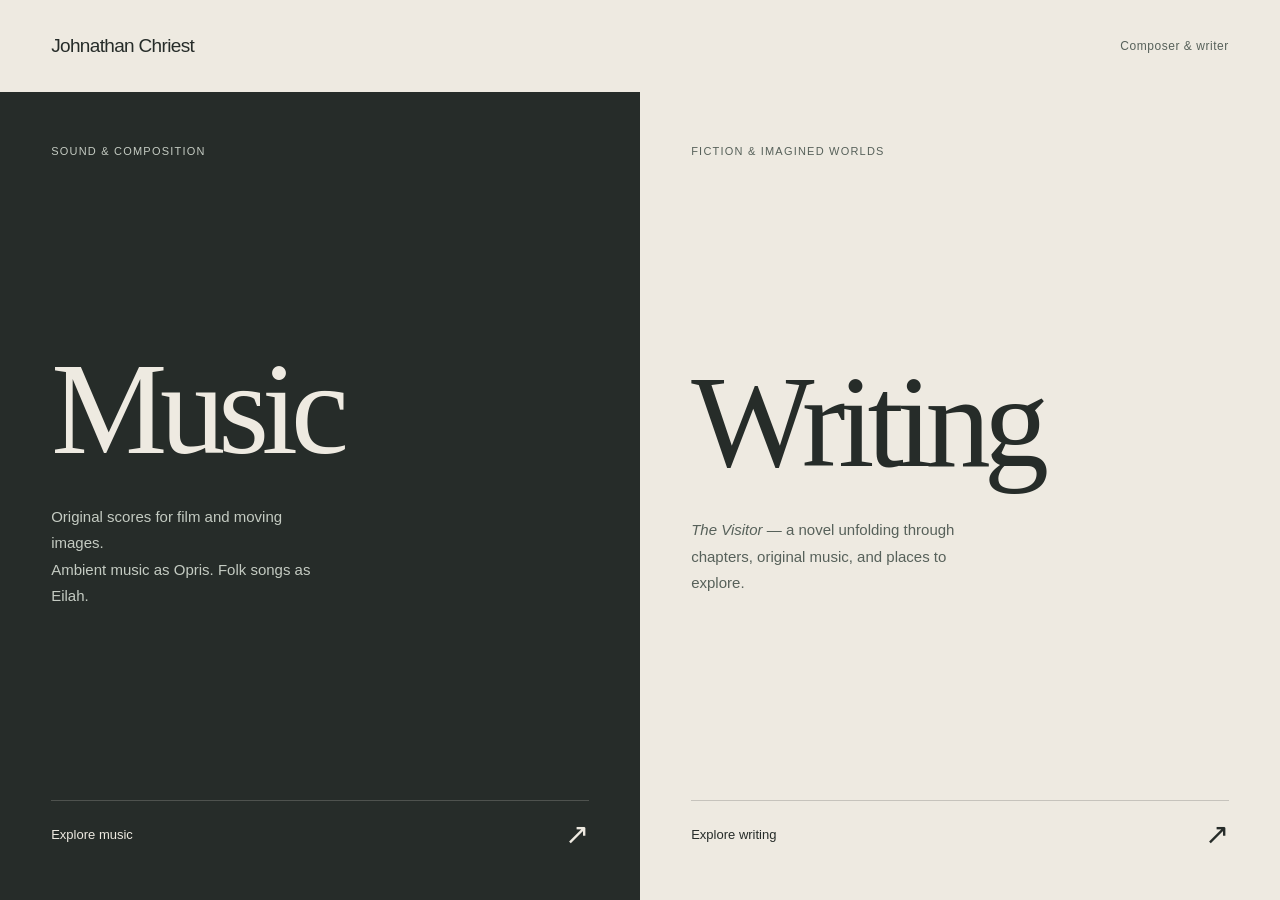
==== commit 2a54ee44: "Introduce split Music and Writing homepage" ====
--- a/index.html
+++ b/index.html
@@ -2,110 +2,39 @@
 <html lang="en">
 <head>
   <meta charset="utf-8">
-  <meta name="viewport" content="width=device-width, initial-scale=1">
-  <meta name="description" content="Opris — ambient music, film scores, and live performances by Johnathan Chriest.">
-  <title>Opris — Johnathan Chriest</title>
-  <link rel="preconnect" href="https://fonts.googleapis.com">
-  <link rel="preconnect" href="https://fonts.gstatic.com" crossorigin>
-  <link href="https://fonts.googleapis.com/css2?family=DM+Mono:wght@400;500&family=Manrope:wght@400;500;600;700&display=swap" rel="stylesheet">
-  <link rel="stylesheet" href="styles.css?v=20261109-centered-play">
+  <meta name="viewport" content="width=device-width, initial-scale=1, viewport-fit=cover">
+  <meta name="theme-color" content="#eeeae1">
+  <meta name="description" content="The work of Johnathan Chriest. Original music and composition as Opris and Eilah, and writing through The Visitor.">
+  <title>Johnathan Chriest — Music &amp; Writing</title>
+  <link rel="canonical" href="https://johnathanchriest.art/">
+  <meta property="og:type" content="website">
+  <meta property="og:title" content="Johnathan Chriest — Music &amp; Writing">
+  <meta property="og:description" content="Original scores, ambient music, folk songs, and the world of The Visitor.">
+  <meta property="og:url" content="https://johnathanchriest.art/">
+  <link rel="stylesheet" href="/portfolio.css?v=20261113-split">
 </head>
-<body data-project="opris">
-  <header class="site-header" data-project="opris">
-    <div class="header-color-field" aria-hidden="true"></div>
-    <a class="wordmark project-opris" href="#top" aria-label="Switch to Opris project" aria-current="true">Opris</a>
-    <nav class="nav" id="primary-nav" aria-label="Primary navigation">
-      <a href="#music">Music</a><a href="#film">Film</a><a href="#live">Live</a><a href="#travel">Travel</a><a href="#about">About</a><a href="#contact">Contact</a>
-    </nav>
-    <button class="project-toggle" type="button" aria-pressed="false" aria-label="Switch to Eilah project">Eilah</button>
+<body class="portfolio-home">
+  <header class="portfolio-header">
+    <h1 class="portfolio-name">Johnathan Chriest</h1>
+    <p class="portfolio-role">Composer &amp; writer</p>
   </header>
-  <main id="top">
-    <section id="about" class="artist-bio" aria-labelledby="artist-name">
-      <div class="bio-copy">
-        <h1 id="artist-name">Opris</h1>
-        <p class="bio-first">Opris is the ambient project of Los Angeles-based composer Johnathan Chriest. Raised in a working-class family in the woods north of Pittsburgh, Pennsylvania, he began creating stories as a way to imagine a world beyond his surroundings. That impulse continues through 20 years of writing, recording, and performing, including tours across the US and Europe, film scores, and improvisational live sets lasting up to four hours. His music brings atmosphere and emotional depth to films, television, commercials, and live events.</p>
-        <p class="bio-second">Expansive synths, finger-picked acoustic guitar, and a soft voice shape his sound. Live, he connects songs through improvisation, shaping each set into a continuous story.</p>
+  <main class="work-choices" aria-label="Explore my work">
+    <a class="work-choice music-choice" href="/music/" aria-labelledby="music-title" aria-describedby="music-description">
+      <span class="choice-category">Sound &amp; composition</span>
+      <div class="choice-copy">
+        <h2 id="music-title">Music</h2>
+        <p id="music-description">Original scores for film and moving images.<br>Ambient music as Opris. Folk songs as Eilah.</p>
       </div>
-    </section>
-    <section id="film" class="film section-pad"><div class="section-heading"><h2>Film scores</h2></div><div class="film-feature-list"><div class="film-feature film-feature-primary" data-embed="https://player.vimeo.com/video/1231440707?title=0&byline=0&portrait=0"><div class="film-thumb thumb-vimeo"><img class="video-poster" src="https://i.vimeocdn.com/video/2207980674-20c577cc1ee556c44f250d23258832473c677901ae82ab276aa4b56d94c66f06-d_1280?region=us" alt="" loading="lazy"><button class="film-play" type="button" aria-label="Play I See My Future and It Is Clear"><span class="play-icon" aria-hidden="true"></span></button><span class="film-thumb-label">VIMEO FILM</span></div><div class="film-details"><p class="film-type">01 · FILM · ORIGINAL SCORE</p><h3>I See My Future and It Is Clear</h3><a class="film-cta" href="https://vimeo.com/1231440707?fl=pl&fe=sh" target="_blank" rel="noreferrer">Open on Vimeo <b>↗</b></a></div></div><div class="film-feature-pair"><div class="film-feature" data-embed="https://www.youtube-nocookie.com/embed/WNwMTPUcW98?rel=0"><div class="film-thumb thumb-wanw"><img class="video-poster" src="https://i.ytimg.com/vi/WNwMTPUcW98/hqdefault.jpg" alt="" loading="lazy"><button class="film-play" type="button" aria-label="Play STAR.WAV"><span class="play-icon" aria-hidden="true"></span></button></div><div class="film-details"><p class="film-type">02 · FILM · ORIGINAL SCORE</p><h3>STAR.WAV</h3><a class="film-cta" href="https://youtu.be/WNwMTPUcW98?si=aQh4R_j4PR3SCS_H" target="_blank" rel="noreferrer">Open on YouTube <b>↗</b></a></div></div><div class="film-feature" data-embed="https://www.youtube-nocookie.com/embed/7v5jmJdreeE?start=162&rel=0"><div class="film-thumb thumb-jdreee"><img class="video-poster" src="https://i.ytimg.com/vi/7v5jmJdreeE/hqdefault.jpg" alt="" loading="lazy"><button class="film-play" type="button" aria-label="Play FREND"><span class="play-icon" aria-hidden="true"></span></button></div><div class="film-details"><p class="film-type">03 · FILM · ORIGINAL SCORE</p><h3>FREND</h3><a class="film-cta" href="https://www.youtube.com/watch?v=7v5jmJdreeE&t=162s" target="_blank" rel="noreferrer">Open on YouTube <b>↗</b></a></div></div></div><div class="film-feature film-feature-four" data-embed="https://player.vimeo.com/video/900468210?title=0&byline=0&portrait=0"><div class="film-thumb thumb-vicarious thumb-vicarious-repeat"><img class="video-poster" src="https://i.vimeocdn.com/video/1778806111-d38daa31625fc3ee8b5950cf4dbe2f5e0b3c98254c2c8098dc1cfdfd8c0556f3-d?f=webp&region=us" alt="" loading="lazy"><button class="film-play" type="button" aria-label="Play Vicarious Living"><span class="play-icon" aria-hidden="true"></span></button><span class="film-thumb-label">VICARIOUS LIVING</span></div><div class="film-details"><p class="film-type">04 · SHORT FILM · ORIGINAL SCORE</p><h3>Vicarious Living</h3><a class="film-cta" href="https://www.shortverse.com/films/vicarious-living" target="_blank" rel="noreferrer">Open on Shortverse <b>↗</b></a></div></div></div></section>
-
-    <section id="studies" class="studies section-pad" aria-labelledby="studies-heading">
-      <div class="section-heading"><h2 id="studies-heading">Rescore study</h2></div>
-      <p class="study-intro">Independent music written for a Hans Zimmer contest brief. Not submitted.</p>
-      <article class="study-card" data-embed="https://www.youtube-nocookie.com/embed/J-NRIY-5lFU?rel=0">
-        <div class="film-thumb"><img class="video-poster" src="https://i.ytimg.com/vi/J-NRIY-5lFU/hqdefault.jpg" alt="" loading="lazy"><button class="film-play" type="button" aria-label="Play Mountain River music — Rescore study"><span class="play-icon" aria-hidden="true"></span></button></div>
-        <h3>Mountain River music</h3>
-        <a class="film-cta" href="https://youtu.be/J-NRIY-5lFU?si=o0N2KRexu2vvvV9O" target="_blank" rel="noopener noreferrer">Open on YouTube ↗</a>
-      </article>
-    </section>
-    <section id="music" class="music section-pad" aria-labelledby="music-heading">
-      <div class="section-heading"><h2 id="music-heading">Music</h2><a class="text-link spotify-link" href="https://open.spotify.com/artist/3zgR5Pvb2DmjoveZ4itMPf?si=4pFPPWz6QU2yM-Jkae7xeA" target="_blank" rel="noopener noreferrer">Open Spotify ↗</a></div>
-      <div class="spotify-embed-wrap"><iframe data-testid="embed-iframe" style="border-radius:12px" src="https://open.spotify.com/embed/artist/3zgR5Pvb2DmjoveZ4itMPf?utm_source=generator&si=a6e2afe819eb43ef" width="100%" height="352" frameborder="0" allowfullscreen="" allow="autoplay; clipboard-write; encrypted-media; fullscreen; picture-in-picture" loading="lazy" title="Opris on Spotify"></iframe></div>
-    </section>
-    <section id="live" class="live section-pad">
-      <div class="section-heading"><h2>Live videos</h2></div>
-      <div class="live-grid">
-        <article class="live-card" data-embed="https://www.youtube-nocookie.com/embed/9aMBIM7cFYE?rel=0">
-          <div class="film-thumb"><img class="video-poster" src="https://i.ytimg.com/vi/9aMBIM7cFYE/hqdefault.jpg" alt="" loading="lazy" width="480" height="360"><button class="film-play" type="button" aria-label="Play Simple (Live) - Eilah"><span class="play-icon" aria-hidden="true"></span></button></div>
-          <h3>Simple (Live) - Eilah</h3>
-          <a class="film-cta" href="https://youtu.be/9aMBIM7cFYE" target="_blank" rel="noopener noreferrer">Open on YouTube ↗</a>
-        </article>
-        <article class="live-card" data-embed="https://www.youtube-nocookie.com/embed/YSojvnY7kBE?rel=0">
-          <div class="film-thumb"><img class="video-poster" src="https://i.ytimg.com/vi/YSojvnY7kBE/hqdefault.jpg" alt="" loading="lazy" width="480" height="360"><button class="film-play" type="button" aria-label="Play Safe (Live) - Eilah"><span class="play-icon" aria-hidden="true"></span></button></div>
-          <h3>Safe (Live) - Eilah</h3>
-          <a class="film-cta" href="https://youtu.be/YSojvnY7kBE" target="_blank" rel="noopener noreferrer">Open on YouTube ↗</a>
-        </article>
-        <article class="live-card" data-embed="https://www.youtube-nocookie.com/embed/12U6MV1eUSk?rel=0">
-          <div class="film-thumb"><img class="video-poster" src="https://i.ytimg.com/vi/12U6MV1eUSk/hqdefault.jpg" alt="" loading="lazy" width="480" height="360"><button class="film-play" type="button" aria-label="Play Softer (Live) - Eilah"><span class="play-icon" aria-hidden="true"></span></button></div>
-          <h3>Softer (Live) - Eilah</h3>
-          <a class="film-cta" href="https://youtu.be/12U6MV1eUSk" target="_blank" rel="noopener noreferrer">Open on YouTube ↗</a>
-        </article>
+      <span class="choice-action">Explore music <span aria-hidden="true">↗</span></span>
+    </a>
+    <a class="work-choice writing-choice" href="/writing/" aria-labelledby="writing-title" aria-describedby="writing-description">
+      <span class="choice-category">Fiction &amp; imagined worlds</span>
+      <div class="choice-copy">
+        <h2 id="writing-title">Writing</h2>
+        <p id="writing-description"><em>The Visitor</em> — a novel unfolding through chapters, original music, and places to explore.</p>
       </div>
-    </section>
-    <section id="travel" class="travel section-pad" aria-labelledby="travel-heading">
-      <div class="section-heading"><h2 id="travel-heading">Travel Films</h2></div>
-      <p class="travel-intro">Short films from my travels that I filmed, edited and scored.</p>
-      <div class="travel-grid">
-        <article class="travel-card" data-video-project="opris" data-embed="https://www.youtube-nocookie.com/embed/iUFrvaveCCo?rel=0">
-          <div class="film-thumb portrait"><img class="video-poster" src="https://i.ytimg.com/vi/iUFrvaveCCo/hqdefault.jpg" alt="" loading="lazy"><button class="film-play" type="button" aria-label="Play “Marielle in the Park” - Opris"><span class="play-icon" aria-hidden="true"></span></button></div>
-          <h3>“Marielle in the Park” - Opris</h3>
-          <a class="film-cta" href="https://youtu.be/iUFrvaveCCo" target="_blank" rel="noopener noreferrer">Open on YouTube ↗</a>
-        </article>
-        <article class="travel-card" data-video-project="opris" data-embed="https://www.youtube-nocookie.com/embed/uYii3aZHj98?rel=0">
-          <div class="film-thumb portrait"><img class="video-poster" src="https://i.ytimg.com/vi/uYii3aZHj98/hqdefault.jpg" alt="" loading="lazy"><button class="film-play" type="button" aria-label="Play “Paris Night Walk” - Opris"><span class="play-icon" aria-hidden="true"></span></button></div>
-          <h3>“Paris Night Walk” - Opris</h3>
-          <a class="film-cta" href="https://youtu.be/uYii3aZHj98" target="_blank" rel="noopener noreferrer">Open on YouTube ↗</a>
-        </article>
-        <article class="travel-card" data-video-project="opris" data-embed="https://www.youtube-nocookie.com/embed/uTagRFAx-C4?rel=0">
-          <div class="film-thumb portrait"><img class="video-poster" src="https://i.ytimg.com/vi/uTagRFAx-C4/hqdefault.jpg" alt="" loading="lazy"><button class="film-play" type="button" aria-label="Play “Our Lady of the Guard” - Opris"><span class="play-icon" aria-hidden="true"></span></button></div>
-          <h3>“Our Lady of the Guard” - Opris</h3>
-          <a class="film-cta" href="https://youtu.be/uTagRFAx-C4" target="_blank" rel="noopener noreferrer">Open on YouTube ↗</a>
-        </article>
-        <article class="travel-card" data-video-project="eilah" data-embed="https://www.youtube-nocookie.com/embed/mGkWcD-AVq4?rel=0" hidden>
-          <div class="film-thumb portrait"><img class="video-poster" src="https://i.ytimg.com/vi/mGkWcD-AVq4/hqdefault.jpg" alt="" loading="lazy"><button class="film-play" type="button" aria-label="Play Eilah - “Softer” Verse 1"><span class="play-icon" aria-hidden="true"></span></button></div>
-          <h3>Eilah - “Softer” Verse 1</h3>
-          <a class="film-cta" href="https://youtu.be/mGkWcD-AVq4" target="_blank" rel="noopener noreferrer">Open on YouTube ↗</a>
-        </article>
-        <article class="travel-card" data-video-project="eilah" data-embed="https://www.youtube-nocookie.com/embed/4aT1IgtYRyo?rel=0" hidden>
-          <div class="film-thumb portrait"><img class="video-poster" src="https://i.ytimg.com/vi/4aT1IgtYRyo/hqdefault.jpg" alt="" loading="lazy"><button class="film-play" type="button" aria-label="Play “Simple” - Eilah"><span class="play-icon" aria-hidden="true"></span></button></div>
-          <h3>“Simple” - Eilah</h3>
-          <a class="film-cta" href="https://youtube.com/shorts/4aT1IgtYRyo" target="_blank" rel="noopener noreferrer">Open on YouTube ↗</a>
-        </article>
-      </div>
-    </section>
-    <section id="contact" class="contact section-pad" aria-labelledby="contact-heading">
-      <div class="section-heading"><h2 id="contact-heading">Contact</h2></div>
-      <p class="contact-context">For film scoring, bookings, and press.</p>
-      <p class="contact-address">oprismusic@gmail.com</p>
-      <div class="contact-actions">
-        <a class="button gmail-compose" href="https://mail.google.com/mail/?view=cm&amp;fs=1&amp;to=oprismusic%40gmail.com&amp;su=Opris%20inquiry" target="_blank" rel="noopener noreferrer">Email in Gmail ↗</a>
-        <a class="text-link email-app" href="mailto:oprismusic@gmail.com?subject=Opris%20inquiry">Use email app</a>
-        <button class="text-link copy-email" type="button">Copy email address</button>
-      </div>
-      <p class="copy-status" role="status" aria-live="polite"></p>
-    </section>
+      <span class="choice-action">Explore writing <span aria-hidden="true">↗</span></span>
+    </a>
   </main>
-  <footer><a class="footer-artist" href="#top">Opris</a><p>© 2026 Johnathan Chriest</p><a class="footer-spotify" href="https://open.spotify.com/artist/3zgR5Pvb2DmjoveZ4itMPf?si=4pFPPWz6QU2yM-Jkae7xeA" target="_blank" rel="noopener noreferrer">Spotify ↗</a></footer>
-  <script src="script.js?v=20261109-responsive-bio"></script>
 </body>
 </html>
--- a/portfolio.css
+++ b/portfolio.css
@@ -0,0 +1,120 @@
+:root {
+  --paper: #eeeae1;
+  --ink: #262c29;
+  --muted-ink: #57615a;
+  --light-ink: #c4cbc2;
+  --sans: 'Avenir Next', Avenir, 'Segoe UI', sans-serif;
+  --serif: Baskerville, 'Baskerville Old Face', 'Palatino Linotype', Georgia, serif;
+  color-scheme: light;
+  font-family: var(--sans);
+  color: var(--ink);
+  background: var(--paper);
+  font-synthesis: none;
+}
+* { box-sizing: border-box; }
+body { margin: 0; }
+a { color: inherit; text-decoration: none; -webkit-tap-highlight-color: transparent; }
+a:focus-visible { outline: 2px solid currentColor; outline-offset: 6px; }
+.portfolio-header {
+  min-height: 92px;
+  padding: 24px clamp(24px, 4vw, 72px);
+  display: flex;
+  justify-content: space-between;
+  align-items: center;
+  gap: 20px;
+  background: var(--paper);
+}
+.portfolio-name { margin: 0; font-size: 19px; line-height: 1.3; font-weight: 500; letter-spacing: -.035em; }
+.portfolio-role { margin: 0; color: var(--muted-ink); font-size: 12px; letter-spacing: .045em; }
+.portfolio-home { min-height: 100vh; min-height: 100svh; display: grid; grid-template-rows: auto 1fr; }
+.work-choices { display: grid; grid-template-columns: repeat(2, minmax(0, 1fr)); }
+.work-choice {
+  display: flex;
+  flex-direction: column;
+  align-items: flex-start;
+  justify-content: space-between;
+  min-width: 0;
+  min-height: 480px;
+  padding: clamp(32px, 4vw, 72px);
+  transition: background-color .25s ease;
+}
+.music-choice { color: var(--paper); background: var(--ink); }
+.writing-choice { color: var(--ink); background: var(--paper); }
+.choice-category { font-size: 11px; line-height: 1.5; letter-spacing: .11em; text-transform: uppercase; }
+.music-choice .choice-category, .music-choice .choice-copy p { color: var(--light-ink); }
+.writing-choice .choice-category, .writing-choice .choice-copy p { color: var(--muted-ink); }
+.choice-copy { width: 100%; padding: 44px 0 52px; }
+.choice-copy h2 {
+  margin: 0 0 26px;
+  font-family: var(--serif);
+  font-size: clamp(76px, 10.2vw, 176px);
+  font-weight: 400;
+  letter-spacing: -.055em;
+  line-height: 1.04;
+}
+.choice-copy p { max-width: 32ch; margin: 0; font-size: clamp(15px, 1.15vw, 18px); line-height: 1.75; }
+.choice-action { display: flex; align-items: center; justify-content: space-between; width: 100%; padding-top: 19px; border-top: 1px solid; font-size: 13px; }
+.music-choice .choice-action { border-color: #eeeae133; }
+.writing-choice .choice-action { border-color: #262c2933; }
+.choice-action > span { display: inline-block; font-size: 29px; line-height: 1; transition: transform .25s ease; }
+.work-choice:focus-visible { outline-offset: -8px; }
+.work-choice:focus-visible .choice-action > span { transform: translate(3px, -3px); }
+@media (hover: hover) {
+  .music-choice:hover { background: #303a33; }
+  .writing-choice:hover { background: #e6e4d9; }
+  .work-choice:hover .choice-action > span { transform: translate(3px, -3px); }
+}
+.portfolio-nav { display: flex; gap: 26px; font-size: 13px; }
+.portfolio-nav a { padding: 10px 0; }
+.portfolio-nav a[aria-current="page"] { text-decoration: underline; text-underline-offset: 6px; }
+.portfolio-nav a:hover { text-decoration: underline; text-underline-offset: 6px; }
+.writing-page { min-height: 100vh; }
+.writing-page .portfolio-header { border-bottom: 1px solid #262c2924; }
+.writing-main {
+  max-width: 1680px;
+  min-height: calc(100svh - 92px);
+  margin: 0 auto;
+  padding: clamp(48px, 6vw, 104px) clamp(24px, 4vw, 72px);
+  display: grid;
+  grid-template-columns: minmax(0, .85fr) minmax(0, 1.3fr);
+  align-items: center;
+  gap: clamp(36px, 5vw, 96px);
+}
+.writing-label { color: var(--muted-ink); margin: 0 0 24px; font-size: 11px; letter-spacing: .11em; text-transform: uppercase; }
+.writing-main h1 { margin: 0 0 25px; font: 400 clamp(54px, 6vw, 104px)/1.04 var(--serif); letter-spacing: -.05em; }
+.writing-intro { max-width: 34ch; margin: 0 0 34px; color: var(--muted-ink); font-size: 18px; line-height: 1.8; }
+.chapter-link { display: inline-flex; gap: 30px; align-items: center; padding: 16px 22px; background: var(--ink); color: var(--paper); font-size: 14px; }
+.chapter-link > span { font-size: 22px; }
+.chapter-link:hover { background: #3b4940; }
+.writing-note { margin: 18px 0 0; color: var(--muted-ink); font-size: 12px; line-height: 1.6; }
+.chapter-preview { margin: 0; }
+.chapter-preview a { display: block; }
+.chapter-preview img { display: block; width: 100%; height: auto; aspect-ratio: 8 / 5; object-fit: cover; background: #687e72; }
+.chapter-preview figcaption { display: flex; flex-wrap: wrap; justify-content: space-between; gap: 12px; margin-top: 17px; color: var(--muted-ink); font-size: 11px; letter-spacing: .025em; }
+@media (max-width: 700px) {
+  .portfolio-header { min-height: 80px; padding: 20px 24px; gap: 12px; }
+  .portfolio-name { font-size: 18px; }
+  .portfolio-role { max-width: 10ch; font-size: 10px; line-height: 1.6; text-align: right; }
+  .work-choices { grid-template-columns: minmax(0, 1fr); grid-template-rows: 1fr 1fr; }
+  .work-choice { min-height: 300px; padding: 25px 24px; }
+  .choice-category { font-size: 9px; }
+  .choice-copy { padding: 20px 0 24px; }
+  .choice-copy h2 { margin-bottom: 13px; font-size: clamp(62px, 18vw, 100px); }
+  .choice-copy p { max-width: 36ch; font-size: 14px; line-height: 1.65; }
+  .choice-action { padding-top: 12px; font-size: 12px; }
+  .choice-action > span { font-size: 24px; }
+  .portfolio-nav { gap: 17px; font-size: 12px; }
+  .writing-main { grid-template-columns: minmax(0, 1fr); min-height: auto; padding: 44px 24px; gap: 40px; }
+  .writing-main h1 { font-size: clamp(60px, 14vw, 86px); }
+  .writing-intro { font-size: 16px; }
+  .chapter-preview figcaption { font-size: 10px; }
+}
+@media (max-width: 360px) {
+  .portfolio-header { padding-left: 20px; padding-right: 20px; }
+  .portfolio-name { font-size: 16px; }
+  .work-choice { padding-left: 20px; padding-right: 20px; }
+}
+@media (prefers-reduced-motion: reduce) {
+  .work-choice, .choice-action > span { transition: none; }
+  .choice-action > span { transform: none !important; }
+}
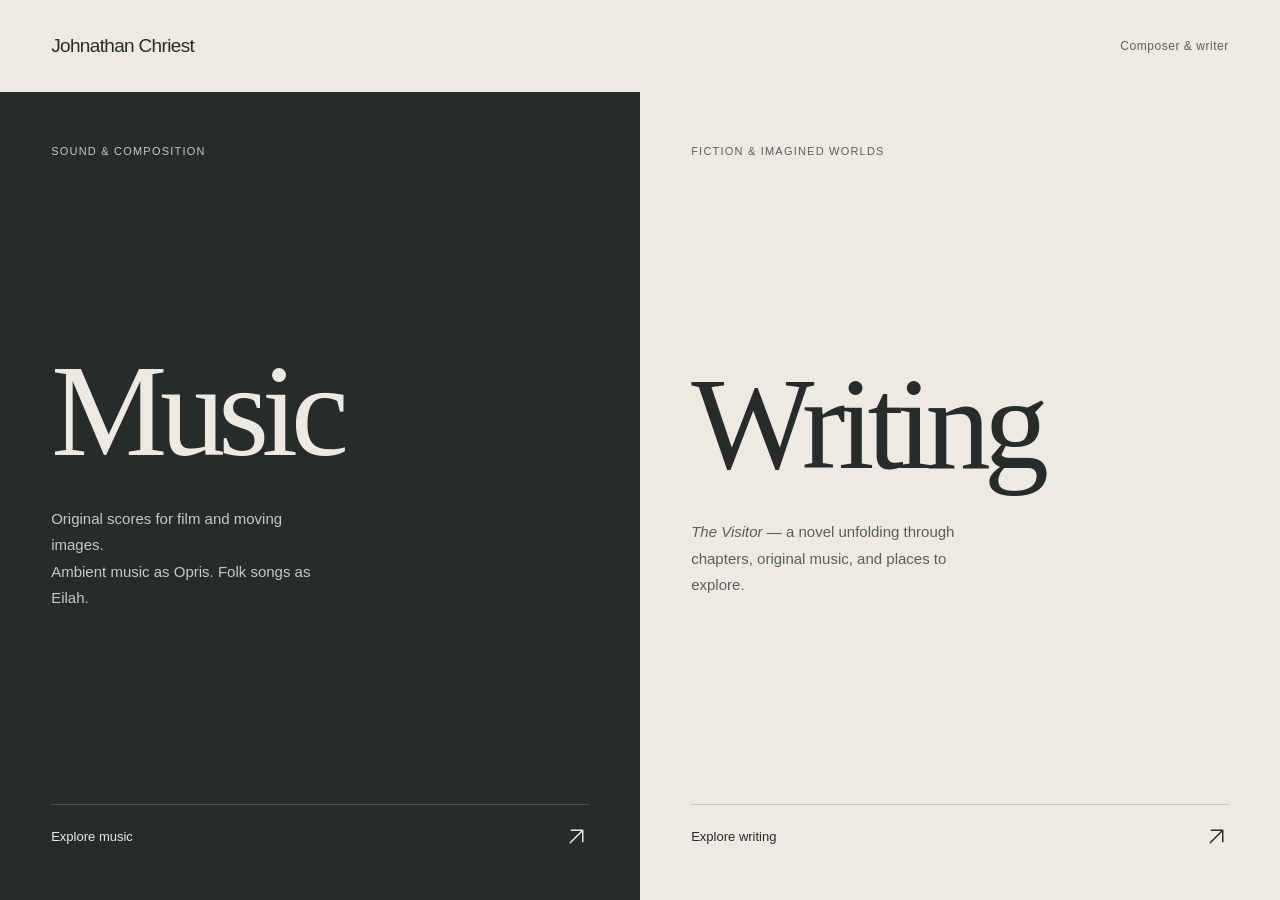
==== commit 72258d11: "Replace emoji-prone portfolio arrows with drawn icons" ====
--- a/index.html
+++ b/index.html
@@ -12,6 +12,7 @@
   <meta property="og:description" content="Original scores, ambient music, folk songs, and the world of The Visitor.">
   <meta property="og:url" content="https://johnathanchriest.art/">
   <link rel="stylesheet" href="/portfolio.css?v=20261113-split">
+  <link rel="stylesheet" href="/interface-icons.css?v=20261115">
 </head>
 <body class="portfolio-home">
   <header class="portfolio-header">
@@ -25,7 +26,7 @@
         <h2 id="music-title">Music</h2>
         <p id="music-description">Original scores for film and moving images.<br>Ambient music as Opris. Folk songs as Eilah.</p>
       </div>
-      <span class="choice-action">Explore music <span aria-hidden="true">↗</span></span>
+      <span class="choice-action">Explore music <span aria-hidden="true"><svg class="site-icon" viewBox="0 0 24 24" aria-hidden="true" focusable="false"><path d="M6 18 18 6M7 6h11v11"/></svg></span></span>
     </a>
     <a class="work-choice writing-choice" href="/writing/" aria-labelledby="writing-title" aria-describedby="writing-description">
       <span class="choice-category">Fiction &amp; imagined worlds</span>
@@ -33,7 +34,7 @@
         <h2 id="writing-title">Writing</h2>
         <p id="writing-description"><em>The Visitor</em> — a novel unfolding through chapters, original music, and places to explore.</p>
       </div>
-      <span class="choice-action">Explore writing <span aria-hidden="true">↗</span></span>
+      <span class="choice-action">Explore writing <span aria-hidden="true"><svg class="site-icon" viewBox="0 0 24 24" aria-hidden="true" focusable="false"><path d="M6 18 18 6M7 6h11v11"/></svg></span></span>
     </a>
   </main>
 </body>
--- a/portfolio.css
+++ b/portfolio.css
@@ -89,8 +89,13 @@
 .writing-note { margin: 18px 0 0; color: var(--muted-ink); font-size: 12px; line-height: 1.6; }
 .chapter-preview { margin: 0; }
 .chapter-preview a { display: block; }
-.chapter-preview img { display: block; width: 100%; height: auto; aspect-ratio: 8 / 5; object-fit: cover; background: #687e72; }
+.chapter-preview img { display: block; width: 100%; height: auto; aspect-ratio: 3 / 2; object-fit: contain; background: #687e72; }
+.chapter-gallery { display: grid; grid-template-columns: repeat(2, minmax(0, 1fr)); gap: 12px; }
+.chapter-gallery-lead { grid-column: 1 / -1; }
 .chapter-preview figcaption { display: flex; flex-wrap: wrap; justify-content: space-between; gap: 12px; margin-top: 17px; color: var(--muted-ink); font-size: 11px; letter-spacing: .025em; }
+.coming-chapter { grid-column: 1 / -1; display: flex; justify-content: space-between; align-items: baseline; flex-wrap: wrap; gap: 18px; padding-top: 34px; border-top: 1px solid #262c2924; }
+.coming-chapter h2 { margin: 0; font: 400 clamp(30px, 3vw, 44px)/1.2 var(--serif); letter-spacing: -.025em; }
+.coming-chapter p { margin: 0; color: var(--muted-ink); font-size: 13px; }
 @media (max-width: 700px) {
   .portfolio-header { min-height: 80px; padding: 20px 24px; gap: 12px; }
   .portfolio-name { font-size: 18px; }
--- a/interface-icons.css
+++ b/interface-icons.css
@@ -0,0 +1,8 @@
+/* Drawn arrows inherit the page ink, never the device's emoji font. */
+.site-icon{display:inline-block;width:1.15em;height:1.15em;flex:none;overflow:visible;vertical-align:-.18em;fill:none;stroke:currentColor;stroke-width:1.4;stroke-linecap:round;stroke-linejoin:round;pointer-events:none}
+.choice-action>span,.chapter-link>span{display:inline-flex;align-items:center;justify-content:center;line-height:1}
+.choice-action .site-icon{width:25px;height:25px}.chapter-link .site-icon{width:21px;height:21px}
+.nav-home .site-icon{width:16px;height:16px}
+.film-cta .site-icon,.text-link .site-icon,footer .site-icon,.button .site-icon{width:16px;height:16px;vertical-align:-3px}
+.button .site-icon{margin-left:9px}.film-cta>b .site-icon{margin-left:0}
+@media(max-width:700px){.choice-action .site-icon{width:23px;height:23px}.chapter-link .site-icon{width:21px;height:21px}}
